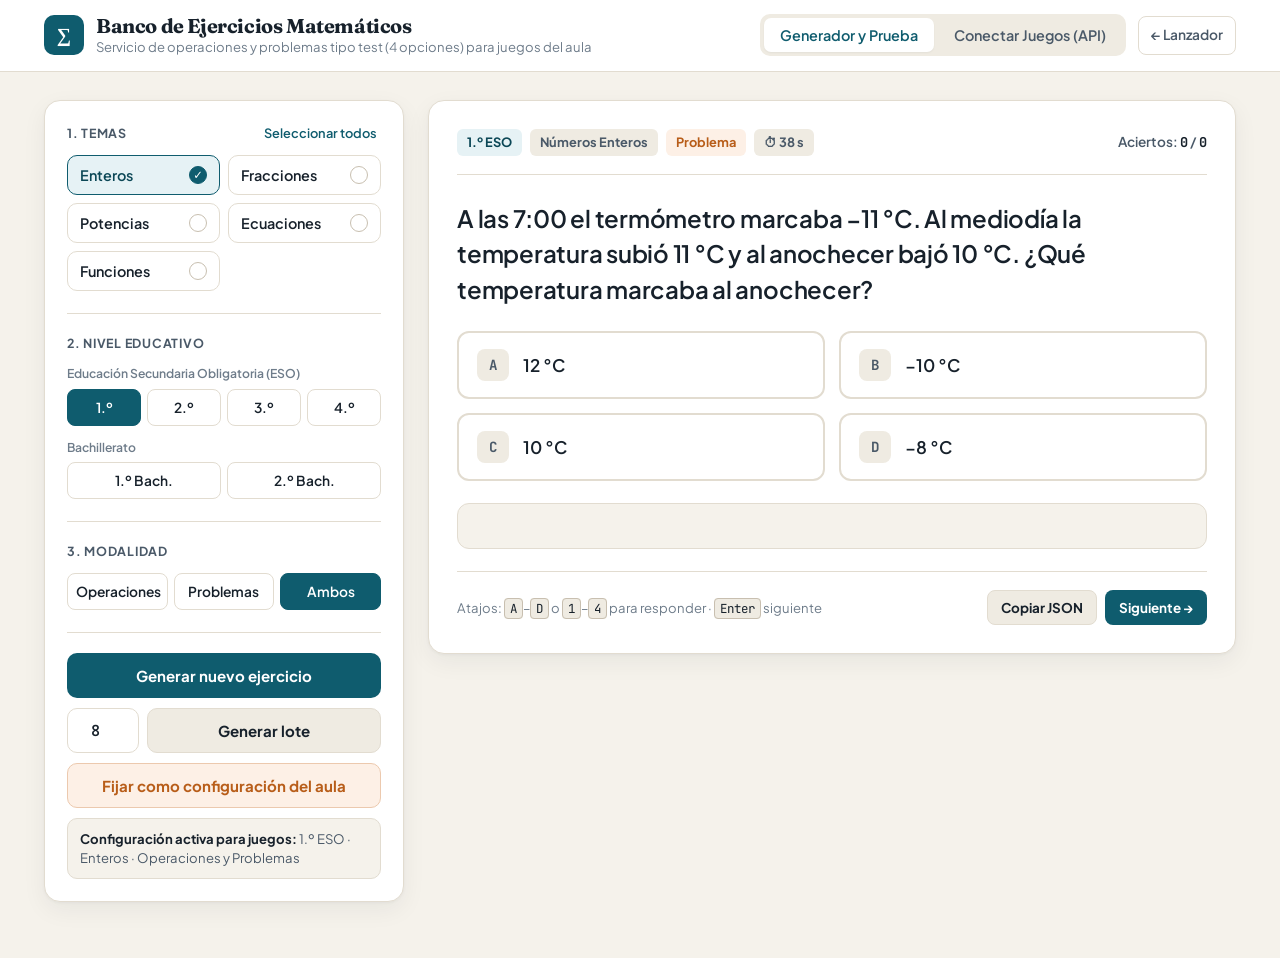
==== banco_ejercicios/index.html @ 2820760f "Crear aplicación conectable Banco de Ejercicios Matemáticos (1º ESO a 2º Bachillerato)" ====
<!DOCTYPE html>
<html lang="es">
<head>
  <meta charset="UTF-8" />
  <meta name="viewport" content="width=device-width, initial-scale=1.0" />
  <title>Banco de Ejercicios Matemáticos · Central para Juegos de Aula</title>
  <meta name="description" content="Generador y servicio conectable de ejercicios y problemas matemáticos de opción múltiple (4 respuestas) para 1.º–4.º ESO y 1.º–2.º Bachillerato." />
  <link rel="preconnect" href="https://fonts.googleapis.com" />
  <link rel="preconnect" href="https://fonts.gstatic.com" crossorigin />
  <link href="https://fonts.googleapis.com/css2?family=Fraunces:opsz,wght@9..144,600;9..144,700&family=JetBrains+Mono:wght@500;600;700&family=Plus+Jakarta+Sans:wght@400;500;600;700&display=swap" rel="stylesheet" />
  <link rel="stylesheet" href="styles.css" />
</head>
<body>
  <div class="api-standby-notice">Banco de Ejercicios Matemáticos · Servicio API activo (postMessage / BroadcastChannel)</div>

  <div class="app-shell">
    <header class="topbar">
      <div class="topbar-inner">
        <div class="brand">
          <div class="brand-mark" aria-hidden="true">∑</div>
          <div class="brand-text">
            <h1>Banco de Ejercicios Matemáticos</h1>
            <p>Servicio de operaciones y problemas tipo test (4 opciones) para juegos del aula</p>
          </div>
        </div>

        <div class="topbar-actions">
          <nav class="nav-tabs" role="tablist" aria-label="Secciones de la aplicación">
            <button type="button" class="nav-tab" role="tab" data-tab="generador" aria-selected="true" id="tab-generador">
              Generador y Prueba
            </button>
            <button type="button" class="nav-tab" role="tab" data-tab="conectar" aria-selected="false" id="tab-conectar">
              Conectar Juegos (API)
            </button>
          </nav>
          <a class="back-link" href="../index.html">← Lanzador</a>
        </div>
      </div>
    </header>

    <main class="main-wrap">
      <!-- ==================== VISTA 1: GENERADOR Y PRUEBA ==================== -->
      <section id="panel-generador" class="view-panel" role="tabpanel" aria-labelledby="tab-generador">
        <div class="studio-grid">
          <!-- Panel lateral de configuración -->
          <aside class="panel-card" aria-label="Configuración de ejercicios">
            <div class="control-section">
              <div class="section-header">
                <span class="section-label">1. Temas</span>
                <button type="button" class="link-btn" id="btn-toggle-all-topics">Seleccionar todos</button>
              </div>
              <div class="topic-grid" id="topic-grid"></div>
            </div>

            <div class="control-section">
              <div class="section-header">
                <span class="section-label">2. Nivel educativo</span>
              </div>
              <div class="stage-group">
                <div class="stage-title">Educación Secundaria Obligatoria (ESO)</div>
                <div class="level-row eso">
                  <button type="button" class="seg-btn" data-nivel="1eso" aria-pressed="true" id="lvl-1eso">1.º</button>
                  <button type="button" class="seg-btn" data-nivel="2eso" aria-pressed="false" id="lvl-2eso">2.º</button>
                  <button type="button" class="seg-btn" data-nivel="3eso" aria-pressed="false" id="lvl-3eso">3.º</button>
                  <button type="button" class="seg-btn" data-nivel="4eso" aria-pressed="false" id="lvl-4eso">4.º</button>
                </div>
              </div>
              <div class="stage-group">
                <div class="stage-title">Bachillerato</div>
                <div class="level-row bach">
                  <button type="button" class="seg-btn" data-nivel="1bach" aria-pressed="false" id="lvl-1bach">1.º Bach.</button>
                  <button type="button" class="seg-btn" data-nivel="2bach" aria-pressed="false" id="lvl-2bach">2.º Bach.</button>
                </div>
              </div>
            </div>

            <div class="control-section">
              <div class="section-header">
                <span class="section-label">3. Modalidad</span>
              </div>
              <div class="type-row">
                <button type="button" class="seg-btn" data-tipo="operacion" aria-pressed="false" id="type-operacion">Operaciones</button>
                <button type="button" class="seg-btn" data-tipo="problema" aria-pressed="false" id="type-problema">Problemas</button>
                <button type="button" class="seg-btn" data-tipo="mixto" aria-pressed="true" id="type-mixto">Ambos</button>
              </div>
            </div>

            <div class="control-section">
              <div class="action-stack">
                <button type="button" class="btn btn-primary" id="btn-generate-one">
                  Generar nuevo ejercicio
                </button>
                <div class="batch-controls">
                  <input type="number" class="qty-input" id="input-batch-qty" min="2" max="30" value="8" aria-label="Cantidad de ejercicios en el lote" />
                  <button type="button" class="btn btn-secondary" id="btn-generate-batch">
                    Generar lote
                  </button>
                </div>
                <button type="button" class="btn btn-warm" id="btn-sync-aula">
                  Fijar como configuración del aula
                </button>
              </div>
              <div class="aula-status" id="aula-status-text"></div>
            </div>
          </aside>

          <!-- Escenario principal de ejercicio y lote -->
          <div>
            <section class="stage-card" aria-live="polite" aria-label="Vista previa interactiva">
              <div class="stage-top">
                <div class="meta-crumbs" id="meta-crumbs"></div>
                <div class="score-strip">
                  <span>Aciertos: <strong id="score-correct">0</strong> / <strong id="score-total">0</strong></span>
                </div>
              </div>

              <p class="exercise-statement" id="exercise-statement">Cargando ejercicio…</p>

              <div class="choices-grid" id="choices-grid"></div>

              <div class="feedback-box" id="feedback-box" hidden>
                <div class="feedback-title" id="feedback-title"></div>
                <p class="feedback-text" id="feedback-text"></p>
              </div>

              <div class="stage-footer">
                <div class="kbd-hint">
                  Atajos: <kbd>A</kbd>–<kbd>D</kbd> o <kbd>1</kbd>–<kbd>4</kbd> para responder · <kbd>Enter</kbd> siguiente
                </div>
                <div class="batch-tools">
                  <button type="button" class="btn btn-secondary btn-sm" id="btn-copy-single-json">Copiar JSON</button>
                  <button type="button" class="btn btn-primary btn-sm" id="btn-next-exercise">Siguiente →</button>
                </div>
              </div>
            </section>

            <section class="panel-card batch-panel" id="batch-panel" hidden>
              <div class="batch-header">
                <h2 id="batch-title">Lote generado</h2>
                <div class="batch-tools">
                  <button type="button" class="btn btn-secondary btn-sm" id="btn-toggle-batch-solutions">Mostrar soluciones</button>
                  <button type="button" class="btn btn-secondary btn-sm" id="btn-copy-batch-json">Copiar JSON</button>
                  <button type="button" class="btn btn-primary btn-sm" id="btn-download-batch-json">Descargar JSON</button>
                </div>
              </div>
              <div class="batch-list" id="batch-list"></div>
            </section>
          </div>
        </div>
      </section>

      <!-- ==================== VISTA 2: CONECTAR JUEGOS (API) ==================== -->
      <section id="panel-conectar" class="view-panel" role="tabpanel" aria-labelledby="tab-conectar" hidden>
        <div class="connect-grid">
          <div class="panel-card connect-intro">
            <h2>Cómo conectar tus juegos</h2>
            <p>
              Cualquier juego del repositorio (o alojado en otra web) puede solicitar ejercicios o lotes completos de 4 opciones indicando tema, nivel y tipo, o bien heredar la configuración activa que el profesor haya fijado en el aula.
            </p>

            <div class="code-block-wrap">
              <div class="code-head">
                <h3>1. Conexión rápida con 1 script (recomendada)</h3>
                <button type="button" class="btn btn-secondary btn-sm" data-copy-target="snippet-client">Copiar</button>
              </div>
              <pre class="code-box" id="snippet-client">&lt;script src="../banco_ejercicios/client.js"&gt;&lt;/script&gt;
&lt;script&gt;
  async function nuevaPregunta() {
    const ej = await BancoMathClient.solicitarEjercicio({
      tema: 'ecuaciones',     // 'enteros' | 'fracciones' | 'potencias' | 'ecuaciones' | 'funciones' | 'mixto'
      nivel: '3eso',          // '1eso' | '2eso' | '3eso' | '4eso' | '1bach' | '2bach'
      tipo: 'problema'        // 'operacion' | 'problema' | 'mixto'
    });
    console.log(ej.enunciado, ej.opciones, ej.indiceCorrecto);
  }
&lt;/script&gt;</pre>
            </div>

            <div class="code-block-wrap">
              <div class="code-head">
                <h3>2. Pedir un lote usando la configuración activa del profesor</h3>
                <button type="button" class="btn btn-secondary btn-sm" data-copy-target="snippet-aula">Copiar</button>
              </div>
              <pre class="code-box" id="snippet-aula">const lote = await BancoMathClient.solicitarLote({
  usarConfiguracionAula: true,
  cantidad: 10,
  origen: 'MiJuegoDeAula'
});</pre>
            </div>

            <div class="code-block-wrap">
              <div class="code-head">
                <h3>3. Conexión remota directa por iframe + postMessage</h3>
                <button type="button" class="btn btn-secondary btn-sm" data-copy-target="snippet-iframe">Copiar</button>
              </div>
              <pre class="code-box" id="snippet-iframe">const frame = document.createElement('iframe');
frame.src = '../banco_ejercicios/index.html?modo=api';
frame.style.display = 'none';
document.body.appendChild(frame);

window.addEventListener('message', (ev) =&gt; {
  if (ev.data?.type === 'BANCO_MATH_READY') {
    frame.contentWindow.postMessage({
      type: 'BANCO_MATH_REQUEST',
      requestId: 'peticion-1',
      action: 'solicitarLote',
      params: { tema: 'fracciones', nivel: '2eso', tipo: 'operacion', cantidad: 5 }
    }, '*');
  }
  if (ev.data?.type === 'BANCO_MATH_RESPONSE') {
    console.log('Ejercicios recibidos:', ev.data.ejercicios);
  }
});</pre>
            </div>
          </div>

          <div class="panel-card">
            <div class="section-header">
              <span class="section-label">Simulador de petición desde un juego</span>
            </div>

            <div class="sim-form">
              <div class="field">
                <label for="sim-tema">Tema</label>
                <select id="sim-tema">
                  <option value="enteros">Enteros</option>
                  <option value="fracciones">Fracciones</option>
                  <option value="potencias">Potencias</option>
                  <option value="ecuaciones" selected>Ecuaciones</option>
                  <option value="funciones">Funciones</option>
                  <option value="mixto">Mixto (todos)</option>
                </select>
              </div>
              <div class="field">
                <label for="sim-nivel">Nivel</label>
                <select id="sim-nivel">
                  <option value="1eso">1.º ESO</option>
                  <option value="2eso">2.º ESO</option>
                  <option value="3eso" selected>3.º ESO</option>
                  <option value="4eso">4.º ESO</option>
                  <option value="1bach">1.º Bachillerato</option>
                  <option value="2bach">2.º Bachillerato</option>
                </select>
              </div>
              <div class="field">
                <label for="sim-tipo">Tipo</label>
                <select id="sim-tipo">
                  <option value="operacion">Operación</option>
                  <option value="problema">Problema</option>
                  <option value="mixto" selected>Mixto</option>
                </select>
              </div>
              <div class="field">
                <label for="sim-cantidad">Cantidad</label>
                <input type="number" id="sim-cantidad" min="1" max="10" value="2" />
              </div>
            </div>

            <label class="sim-check">
              <input type="checkbox" id="sim-usar-aula" />
              Usar la configuración activa del aula fijada por el profesor
            </label>

            <button type="button" class="btn btn-primary" id="btn-run-sim" style="width: 100%; margin-bottom: 14px;">
              Simular petición de juego
            </button>

            <div class="section-header" style="margin-top: 6px;">
              <span class="section-label">Respuesta JSON devuelta al juego</span>
            </div>
            <pre class="code-box" id="sim-output" style="max-height: 290px;"></pre>

            <div class="section-header" style="margin-top: 18px;">
              <span class="section-label">Registro en vivo de peticiones externas</span>
            </div>
            <div class="log-list" id="connection-log"></div>
          </div>
        </div>
      </section>
    </main>
  </div>

  <div class="toast" id="toast" role="status" aria-live="polite"></div>

  <!-- Motor modular y servicio API -->
  <script src="engine/utils.js"></script>
  <script src="engine/generators/enteros.js"></script>
  <script src="engine/generators/fracciones.js"></script>
  <script src="engine/generators/potencias.js"></script>
  <script src="engine/generators/ecuaciones.js"></script>
  <script src="engine/generators/funciones.js"></script>
  <script src="api.js"></script>
  <script src="app.js"></script>
</body>
</html>
---- banco_ejercicios/styles.css ----
/* ==========================================================================
   Banco de Ejercicios Matemáticos · Editorial Math Studio
   Diseño de alta legibilidad para pizarra digital y escritorio
   ========================================================================== */

:root {
  --bg-canvas: #f5f2eb;
  --bg-surface: #ffffff;
  --bg-subtle: #efebe2;
  --bg-code: #18212b;

  --ink-primary: #17212b;
  --ink-secondary: #4a5968;
  --ink-muted: #6e7c8a;
  --ink-on-dark: #f2f5f7;

  --border-subtle: #e2dcd0;
  --border-strong: #c8bfb0;

  --accent: #0f5c6e;
  --accent-hover: #0b4756;
  --accent-soft: #e6f2f5;

  --warm: #b85d19;
  --warm-soft: #fdf0e6;

  --ok: #157a55;
  --ok-soft: #e6f6ef;

  --err: #b8332a;
  --err-soft: #fceceb;

  --radius-lg: 16px;
  --radius-md: 12px;
  --radius-sm: 8px;

  --shadow-sm: 0 1px 2px rgba(23, 33, 43, 0.05);
  --shadow-md: 0 8px 24px rgba(23, 33, 43, 0.06), 0 1px 3px rgba(23, 33, 43, 0.04);

  --font-sans: 'Plus Jakarta Sans', 'Segoe UI', system-ui, -apple-system, sans-serif;
  --font-serif: 'Fraunces', Georgia, serif;
  --font-mono: 'JetBrains Mono', ui-monospace, SFMono-Regular, Consolas, monospace;
}

*,
*::before,
*::after {
  box-sizing: border-box;
  margin: 0;
  padding: 0;
}

html {
  font-size: 16px;
  -webkit-font-smoothing: antialiased;
}

body {
  font-family: var(--font-sans);
  background: var(--bg-canvas);
  color: var(--ink-primary);
  min-height: 100vh;
  line-height: 1.5;
}

/* Modo oculto / ligero cuando un juego embebe esta app en un iframe ?modo=api */
body.api-only-mode {
  background: transparent;
  min-height: 0;
  overflow: hidden;
}

body.api-only-mode .app-shell {
  display: none;
}

.api-standby-notice {
  display: none;
  padding: 10px 14px;
  font-family: var(--font-mono);
  font-size: 0.8rem;
  color: var(--ink-secondary);
}

body.api-only-mode .api-standby-notice {
  display: block;
}

/* ================= TOPBAR ================= */
.topbar {
  background: var(--bg-surface);
  border-bottom: 1px solid var(--border-subtle);
  position: sticky;
  top: 0;
  z-index: 20;
}

.topbar-inner {
  max-width: 1240px;
  margin: 0 auto;
  padding: 14px 24px;
  display: flex;
  align-items: center;
  justify-content: space-between;
  gap: 16px;
  flex-wrap: wrap;
}

.brand {
  display: flex;
  align-items: center;
  gap: 12px;
}

.brand-mark {
  width: 40px;
  height: 40px;
  border-radius: 10px;
  background: var(--accent);
  color: #ffffff;
  display: grid;
  place-items: center;
  font-family: var(--font-serif);
  font-size: 1.25rem;
  font-weight: 700;
  flex-shrink: 0;
}

.brand-text h1 {
  font-family: var(--font-serif);
  font-size: 1.25rem;
  font-weight: 700;
  letter-spacing: -0.02em;
  line-height: 1.15;
  color: var(--ink-primary);
}

.brand-text p {
  font-size: 0.82rem;
  color: var(--ink-muted);
}

.topbar-actions {
  display: flex;
  align-items: center;
  gap: 12px;
  flex-wrap: wrap;
}

.nav-tabs {
  display: inline-flex;
  background: var(--bg-subtle);
  padding: 4px;
  border-radius: 10px;
  gap: 4px;
}

.nav-tab {
  border: none;
  background: transparent;
  color: var(--ink-secondary);
  font-family: inherit;
  font-size: 0.9rem;
  font-weight: 600;
  padding: 8px 16px;
  border-radius: 7px;
  cursor: pointer;
  transition: background 0.16s ease, color 0.16s ease, box-shadow 0.16s ease;
}

.nav-tab:hover {
  color: var(--ink-primary);
}

.nav-tab[aria-selected="true"] {
  background: var(--bg-surface);
  color: var(--accent);
  box-shadow: var(--shadow-sm);
}

.back-link {
  text-decoration: none;
  font-size: 0.86rem;
  font-weight: 600;
  color: var(--ink-secondary);
  padding: 8px 12px;
  border-radius: 8px;
  border: 1px solid var(--border-subtle);
  transition: border-color 0.15s ease, color 0.15s ease, background 0.15s ease;
}

.back-link:hover {
  border-color: var(--border-strong);
  color: var(--ink-primary);
  background: var(--bg-subtle);
}

/* ================= MAIN CONTAINER ================= */
.main-wrap {
  max-width: 1240px;
  margin: 0 auto;
  padding: 28px 24px 56px;
}

.view-panel[hidden] {
  display: none;
}

/* ================= STUDIO GRID (GENERATOR VIEW) ================= */
.studio-grid {
  display: grid;
  grid-template-columns: 360px minmax(0, 1fr);
  gap: 24px;
  align-items: start;
}

.panel-card {
  background: var(--bg-surface);
  border: 1px solid var(--border-subtle);
  border-radius: var(--radius-lg);
  box-shadow: var(--shadow-md);
  padding: 22px;
}

.control-section + .control-section {
  margin-top: 22px;
  padding-top: 20px;
  border-top: 1px solid var(--border-subtle);
}

.section-header {
  display: flex;
  align-items: baseline;
  justify-content: space-between;
  gap: 8px;
  margin-bottom: 12px;
}

.section-label {
  font-size: 0.78rem;
  font-weight: 700;
  text-transform: uppercase;
  letter-spacing: 0.06em;
  color: var(--ink-secondary);
}

.link-btn {
  border: none;
  background: none;
  color: var(--accent);
  font-family: inherit;
  font-size: 0.8rem;
  font-weight: 600;
  cursor: pointer;
  padding: 2px 4px;
}

.link-btn:hover {
  text-decoration: underline;
}

/* Topic multi-select chips */
.topic-grid {
  display: grid;
  grid-template-columns: repeat(2, minmax(0, 1fr));
  gap: 8px;
}

.topic-chip {
  display: flex;
  align-items: center;
  justify-content: space-between;
  gap: 8px;
  padding: 10px 12px;
  border-radius: 10px;
  border: 1.5px solid var(--border-subtle);
  background: var(--bg-surface);
  color: var(--ink-primary);
  font-family: inherit;
  font-size: 0.9rem;
  font-weight: 600;
  cursor: pointer;
  text-align: left;
  transition: border-color 0.15s ease, background 0.15s ease, transform 0.12s ease;
}

.topic-chip:hover {
  border-color: var(--border-strong);
  background: var(--bg-canvas);
}

.topic-chip[aria-pressed="true"] {
  border-color: var(--accent);
  background: var(--accent-soft);
  color: var(--accent-hover);
}

.topic-chip .check-dot {
  width: 18px;
  height: 18px;
  border-radius: 50%;
  border: 1.5px solid var(--border-strong);
  display: grid;
  place-items: center;
  font-size: 0.72rem;
  flex-shrink: 0;
  transition: background 0.15s ease, border-color 0.15s ease;
}

.topic-chip[aria-pressed="true"] .check-dot {
  background: var(--accent);
  border-color: var(--accent);
  color: #ffffff;
}

/* Level selector grouped ESO / Bachillerato */
.stage-group + .stage-group {
  margin-top: 12px;
}

.stage-title {
  font-size: 0.76rem;
  font-weight: 600;
  color: var(--ink-muted);
  margin-bottom: 6px;
}

.level-row {
  display: grid;
  gap: 6px;
}

.level-row.eso {
  grid-template-columns: repeat(4, minmax(0, 1fr));
}

.level-row.bach {
  grid-template-columns: repeat(2, minmax(0, 1fr));
}

.seg-btn {
  padding: 9px 8px;
  border-radius: 8px;
  border: 1.5px solid var(--border-subtle);
  background: var(--bg-surface);
  color: var(--ink-primary);
  font-family: inherit;
  font-size: 0.86rem;
  font-weight: 600;
  cursor: pointer;
  text-align: center;
  transition: border-color 0.15s ease, background 0.15s ease, color 0.15s ease;
}

.seg-btn:hover {
  border-color: var(--border-strong);
  background: var(--bg-canvas);
}

.seg-btn[aria-pressed="true"] {
  background: var(--accent);
  border-color: var(--accent);
  color: #ffffff;
}

.type-row {
  display: grid;
  grid-template-columns: repeat(3, minmax(0, 1fr));
  gap: 6px;
}

/* Action buttons */
.action-stack {
  display: flex;
  flex-direction: column;
  gap: 10px;
}

.btn {
  display: inline-flex;
  align-items: center;
  justify-content: center;
  gap: 8px;
  padding: 12px 18px;
  border-radius: 10px;
  font-family: inherit;
  font-size: 0.94rem;
  font-weight: 700;
  cursor: pointer;
  border: 1.5px solid transparent;
  transition: background 0.15s ease, border-color 0.15s ease, transform 0.1s ease;
}

.btn:active {
  transform: translateY(1px);
}

.btn-primary {
  background: var(--accent);
  color: #ffffff;
}

.btn-primary:hover {
  background: var(--accent-hover);
}

.btn-secondary {
  background: var(--bg-subtle);
  color: var(--ink-primary);
  border-color: var(--border-subtle);
}

.btn-secondary:hover {
  background: #e6e0d4;
  border-color: var(--border-strong);
}

.btn-warm {
  background: var(--warm-soft);
  color: var(--warm);
  border-color: #ecc9ae;
}

.btn-warm:hover {
  background: #fae3d0;
}

.btn-sm {
  padding: 8px 13px;
  font-size: 0.84rem;
  border-radius: 8px;
}

.batch-controls {
  display: flex;
  gap: 8px;
  align-items: stretch;
}

.batch-controls .qty-input {
  width: 72px;
  padding: 10px 10px;
  border-radius: 10px;
  border: 1.5px solid var(--border-subtle);
  background: var(--bg-surface);
  font-family: var(--font-mono);
  font-size: 0.95rem;
  font-weight: 600;
  text-align: center;
  color: var(--ink-primary);
}

.batch-controls .btn {
  flex: 1;
}

.aula-status {
  margin-top: 10px;
  padding: 10px 12px;
  border-radius: 10px;
  background: var(--bg-canvas);
  border: 1px solid var(--border-subtle);
  font-size: 0.82rem;
  color: var(--ink-secondary);
}

.aula-status strong {
  color: var(--ink-primary);
}

/* ================= EXERCISE STAGE ================= */
.stage-card {
  background: var(--bg-surface);
  border: 1px solid var(--border-subtle);
  border-radius: var(--radius-lg);
  box-shadow: var(--shadow-md);
  padding: 28px;
}

.stage-top {
  display: flex;
  align-items: center;
  justify-content: space-between;
  gap: 12px;
  flex-wrap: wrap;
  padding-bottom: 18px;
  border-bottom: 1px solid var(--border-subtle);
}

.meta-crumbs {
  display: flex;
  align-items: center;
  gap: 8px;
  flex-wrap: wrap;
}

.meta-tag {
  font-size: 0.8rem;
  font-weight: 700;
  padding: 4px 10px;
  border-radius: 6px;
  background: var(--bg-subtle);
  color: var(--ink-secondary);
}

.meta-tag.level {
  background: var(--accent-soft);
  color: var(--accent-hover);
}

.meta-tag.type-problema {
  background: var(--warm-soft);
  color: var(--warm);
}

.score-strip {
  display: flex;
  align-items: center;
  gap: 14px;
  font-size: 0.85rem;
  font-weight: 600;
  color: var(--ink-secondary);
}

.score-strip span strong {
  color: var(--ink-primary);
  font-family: var(--font-mono);
}

.exercise-statement {
  margin: 26px 0 24px;
  font-size: clamp(1.22rem, 2.2vw, 1.5rem);
  font-weight: 600;
  line-height: 1.48;
  color: var(--ink-primary);
  letter-spacing: -0.01em;
}

.choices-grid {
  display: grid;
  grid-template-columns: repeat(2, minmax(0, 1fr));
  gap: 14px;
}

.choice-btn {
  display: flex;
  align-items: center;
  gap: 14px;
  padding: 16px 18px;
  border-radius: 12px;
  border: 2px solid var(--border-subtle);
  background: var(--bg-surface);
  color: var(--ink-primary);
  font-family: inherit;
  font-size: 1.08rem;
  font-weight: 600;
  text-align: left;
  cursor: pointer;
  transition: border-color 0.15s ease, background 0.15s ease, transform 0.12s ease, box-shadow 0.15s ease;
}

.choice-btn:hover:not(:disabled) {
  border-color: var(--accent);
  background: var(--accent-soft);
  transform: translateY(-1px);
}

.choice-btn:disabled {
  cursor: default;
}

.choice-key {
  width: 32px;
  height: 32px;
  border-radius: 8px;
  background: var(--bg-subtle);
  color: var(--ink-secondary);
  font-family: var(--font-mono);
  font-size: 0.88rem;
  font-weight: 700;
  display: grid;
  place-items: center;
  flex-shrink: 0;
}

.choice-btn.is-correct {
  border-color: var(--ok);
  background: var(--ok-soft);
  color: #0e5239;
}

.choice-btn.is-correct .choice-key {
  background: var(--ok);
  color: #ffffff;
}

.choice-btn.is-wrong {
  border-color: var(--err);
  background: var(--err-soft);
  color: #7d201a;
}

.choice-btn.is-wrong .choice-key {
  background: var(--err);
  color: #ffffff;
}

.choice-btn.is-dimmed {
  opacity: 0.58;
}

/* Explanation & next bar */
.feedback-box {
  margin-top: 22px;
  padding: 18px 20px;
  border-radius: 12px;
  border: 1px solid var(--border-subtle);
  background: var(--bg-canvas);
  display: flex;
  flex-direction: column;
  gap: 8px;
  animation: fadeSlide 0.2s ease;
}

.feedback-box.ok {
  background: var(--ok-soft);
  border-color: #b5e0ce;
}

.feedback-box.err {
  background: var(--err-soft);
  border-color: #ebc2bf;
}

.feedback-title {
  font-weight: 700;
  font-size: 0.96rem;
}

.feedback-box.ok .feedback-title {
  color: var(--ok);
}

.feedback-box.err .feedback-title {
  color: var(--err);
}

.feedback-text {
  font-size: 0.95rem;
  color: var(--ink-primary);
}

.stage-footer {
  margin-top: 22px;
  padding-top: 18px;
  border-top: 1px solid var(--border-subtle);
  display: flex;
  align-items: center;
  justify-content: space-between;
  gap: 12px;
  flex-wrap: wrap;
}

.kbd-hint {
  font-size: 0.82rem;
  color: var(--ink-muted);
}

.kbd-hint kbd {
  font-family: var(--font-mono);
  font-size: 0.78rem;
  background: var(--bg-subtle);
  border: 1px solid var(--border-strong);
  border-radius: 4px;
  padding: 1px 5px;
  color: var(--ink-primary);
}

/* ================= BATCH VIEW ================= */
.batch-panel {
  margin-top: 24px;
}

.batch-header {
  display: flex;
  align-items: center;
  justify-content: space-between;
  gap: 12px;
  flex-wrap: wrap;
  margin-bottom: 16px;
}

.batch-header h2 {
  font-family: var(--font-serif);
  font-size: 1.25rem;
}

.batch-tools {
  display: flex;
  gap: 8px;
  flex-wrap: wrap;
}

.batch-list {
  display: flex;
  flex-direction: column;
  gap: 12px;
}

.batch-item {
  border: 1px solid var(--border-subtle);
  border-radius: 12px;
  padding: 16px 18px;
  background: var(--bg-canvas);
}

.batch-item-head {
  display: flex;
  justify-content: space-between;
  gap: 8px;
  font-size: 0.8rem;
  font-weight: 700;
  color: var(--ink-muted);
  margin-bottom: 8px;
}

.batch-item-q {
  font-weight: 600;
  font-size: 1rem;
  margin-bottom: 10px;
}

.batch-opts {
  display: grid;
  grid-template-columns: repeat(4, minmax(0, 1fr));
  gap: 8px;
}

.batch-opt {
  padding: 7px 10px;
  border-radius: 8px;
  background: var(--bg-surface);
  border: 1px solid var(--border-subtle);
  font-size: 0.88rem;
  font-weight: 500;
}

.batch-opt.revealed-ok {
  border-color: var(--ok);
  background: var(--ok-soft);
  color: #0e5239;
  font-weight: 700;
}

.batch-exp {
  margin-top: 10px;
  font-size: 0.86rem;
  color: var(--ink-secondary);
}

/* ================= CONNECT / API VIEW ================= */
.connect-grid {
  display: grid;
  grid-template-columns: minmax(0, 1.15fr) minmax(0, 0.85fr);
  gap: 24px;
  align-items: start;
}

.connect-intro h2 {
  font-family: var(--font-serif);
  font-size: 1.55rem;
  letter-spacing: -0.02em;
  margin-bottom: 8px;
}

.connect-intro p {
  color: var(--ink-secondary);
  margin-bottom: 20px;
}

.code-block-wrap {
  margin-top: 16px;
}

.code-block-wrap + .code-block-wrap {
  margin-top: 22px;
}

.code-head {
  display: flex;
  align-items: center;
  justify-content: space-between;
  gap: 10px;
  margin-bottom: 8px;
}

.code-head h3 {
  font-size: 0.96rem;
  font-weight: 700;
  color: var(--ink-primary);
}

pre.code-box {
  background: var(--bg-code);
  color: var(--ink-on-dark);
  padding: 16px 18px;
  border-radius: 12px;
  font-family: var(--font-mono);
  font-size: 0.82rem;
  line-height: 1.55;
  overflow-x: auto;
  white-space: pre;
}

.sim-form {
  display: grid;
  grid-template-columns: repeat(2, minmax(0, 1fr));
  gap: 12px;
  margin-bottom: 14px;
}

.field {
  display: flex;
  flex-direction: column;
  gap: 5px;
}

.field label {
  font-size: 0.78rem;
  font-weight: 700;
  color: var(--ink-secondary);
  text-transform: uppercase;
  letter-spacing: 0.04em;
}

.field select,
.field input {
  padding: 9px 11px;
  border-radius: 8px;
  border: 1.5px solid var(--border-subtle);
  background: var(--bg-surface);
  font-family: inherit;
  font-size: 0.9rem;
  color: var(--ink-primary);
}

.sim-check {
  display: flex;
  align-items: center;
  gap: 8px;
  font-size: 0.88rem;
  font-weight: 600;
  color: var(--ink-secondary);
  margin-bottom: 14px;
}

.log-list {
  margin-top: 14px;
  display: flex;
  flex-direction: column;
  gap: 8px;
  max-height: 220px;
  overflow-y: auto;
}

.log-entry {
  padding: 10px 12px;
  border-radius: 8px;
  background: var(--bg-canvas);
  border: 1px solid var(--border-subtle);
  font-family: var(--font-mono);
  font-size: 0.78rem;
  color: var(--ink-secondary);
}

.log-entry strong {
  color: var(--accent);
}

.toast {
  position: fixed;
  right: 24px;
  bottom: 24px;
  background: var(--ink-primary);
  color: #ffffff;
  padding: 11px 16px;
  border-radius: 10px;
  font-size: 0.88rem;
  font-weight: 600;
  box-shadow: 0 10px 28px rgba(0, 0, 0, 0.22);
  opacity: 0;
  transform: translateY(10px);
  pointer-events: none;
  transition: opacity 0.18s ease, transform 0.18s ease;
  z-index: 50;
}

.toast.visible {
  opacity: 1;
  transform: translateY(0);
}

@keyframes fadeSlide {
  from {
    opacity: 0;
    transform: translateY(6px);
  }
  to {
    opacity: 1;
    transform: translateY(0);
  }
}

@media (max-width: 980px) {
  .studio-grid,
  .connect-grid {
    grid-template-columns: 1fr;
  }

  .batch-opts {
    grid-template-columns: repeat(2, minmax(0, 1fr));
  }
}

@media (max-width: 600px) {
  .topbar-inner,
  .main-wrap {
    padding-left: 16px;
    padding-right: 16px;
  }

  .choices-grid,
  .sim-form,
  .batch-opts {
    grid-template-columns: 1fr;
  }

  .stage-card,
  .panel-card {
    padding: 18px;
  }
}
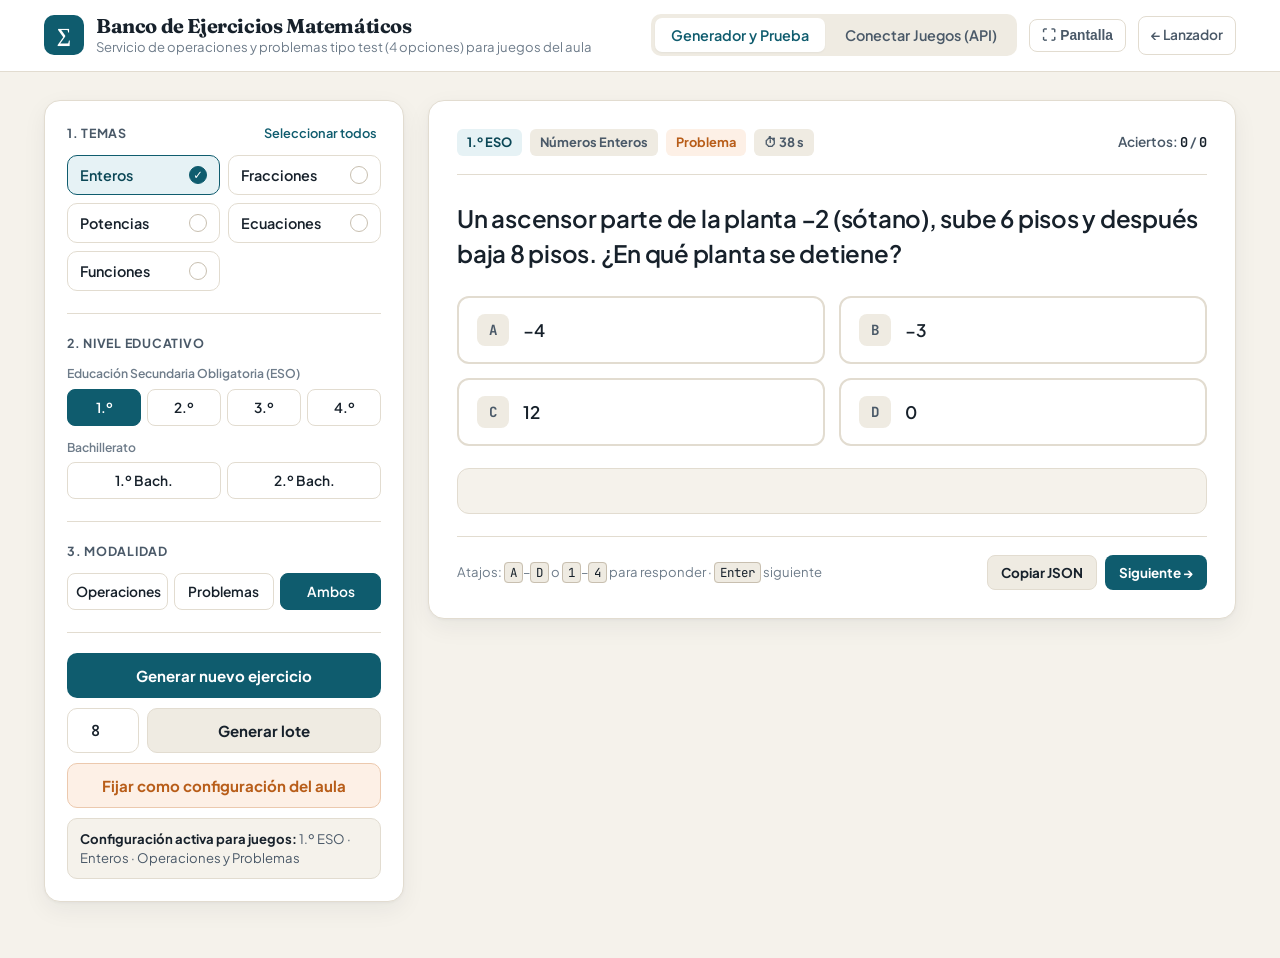
==== commit 620effa2: "Modularizar juegos, añadir selector multitema/curso, pantalla completa y pixel art animado 16-bit" ====
--- a/banco_ejercicios/index.html
+++ b/banco_ejercicios/index.html
@@ -33,6 +33,7 @@
               Conectar Juegos (API)
             </button>
           </nav>
+          <button type="button" class="back-link" id="btn-fullscreen-banco" style="cursor:pointer;background:var(--bg-surface);">⛶ Pantalla</button>
           <a class="back-link" href="../index.html">← Lanzador</a>
         </div>
       </div>
@@ -290,6 +291,7 @@
   <script src="engine/generators/ecuaciones.js"></script>
   <script src="engine/generators/funciones.js"></script>
   <script src="api.js"></script>
+  <script src="selector.js"></script>
   <script src="app.js"></script>
 </body>
 </html>
